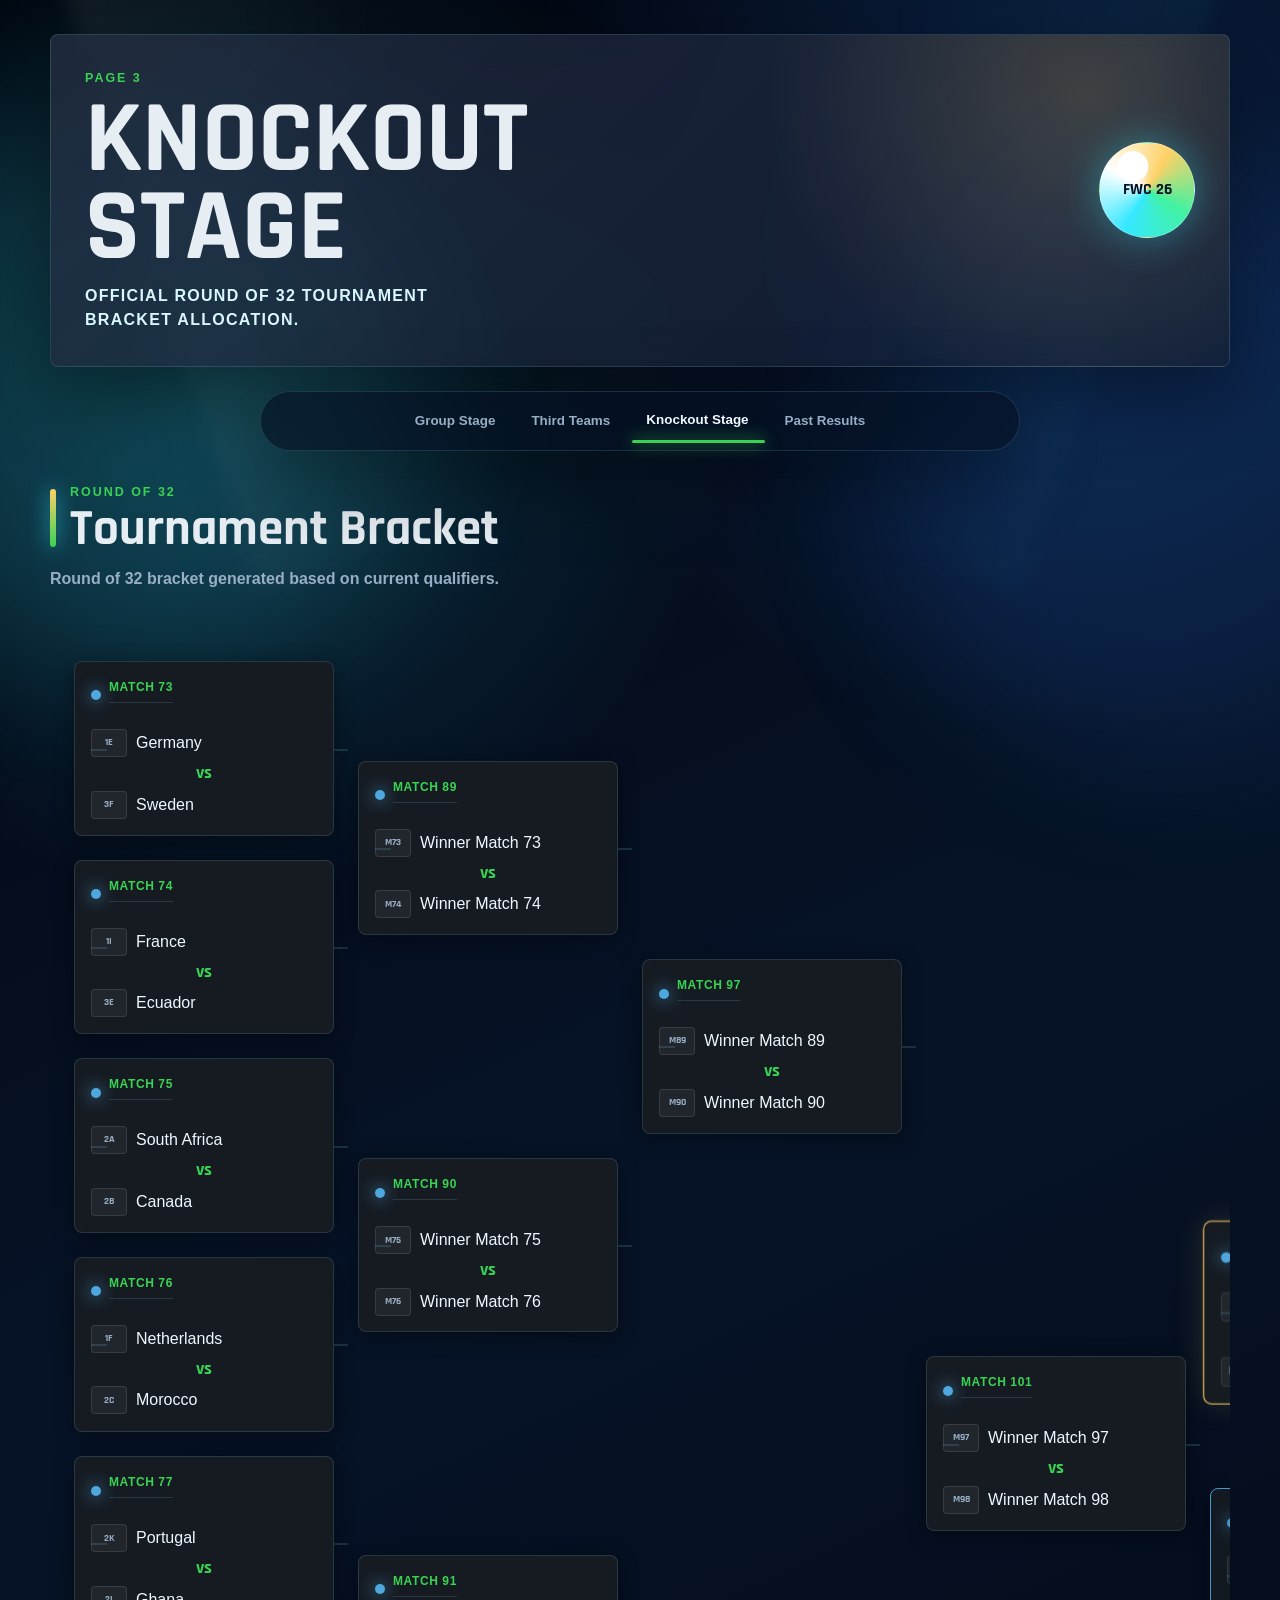
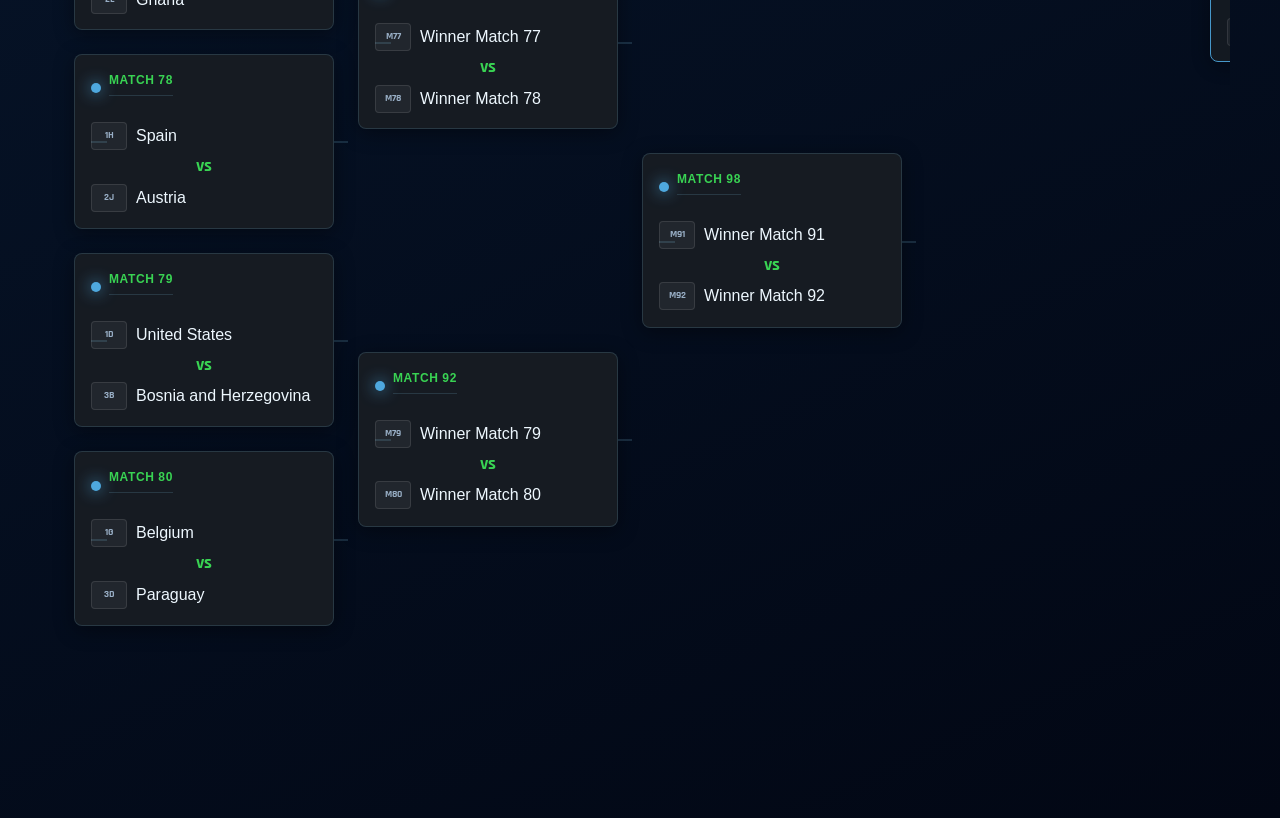
==== knockout.html @ e1db44aa "Version 1.0" ====
<!doctype html>
<html lang="en">
  <head>
    <meta charset="utf-8">
    <meta name="viewport" content="width=device-width, initial-scale=1">
    <meta name="theme-color" content="#020714">
    <title>Knockout Stage | FIFA World Cup 2026 Dashboard</title>
    <link rel="preconnect" href="https://fonts.googleapis.com">
    <link rel="preconnect" href="https://fonts.gstatic.com" crossorigin>
    <link href="https://fonts.googleapis.com/css2?family=Inter:wght@500;600;700;800;900&family=Rajdhani:wght@600;700&display=swap" rel="stylesheet">
    <link rel="stylesheet" href="./styles.css">
  </head>
  <body>
    <main id="fwc26-dashboard" class="fwc26-app app-shell" data-page="knockout" data-matches-url="./data/matches.csv">
      <div class="ambient-layer" aria-hidden="true">
        <span class="glow glow-cyan"></span><span class="glow glow-blue"></span>
        <span class="stadium-beam beam-left"></span><span class="stadium-beam beam-right"></span>
      </div>

      <header class="app-header">
        <div>
          <p class="hero-kicker">Page 3</p>
          <h1>KNOCKOUT STAGE</h1>
          <p class="hero-subtitle">Official Round of 32 tournament bracket allocation.</p>
        </div>
        <div class="tournament-mark">FWC 26</div>
      </header>

      <nav class="dashboard-nav page-nav">
        <a class="nav-link" href="./index.html">Group Stage</a>
        <a class="nav-link" href="./third-place.html">Third Teams</a>
        <a class="nav-link active" href="./knockout.html">Knockout Stage</a>
        <a class="nav-link" href="./results.html">Past Results</a>
        <span class="nav-indicator" aria-hidden="true"></span>
      </nav>

      <section class="page-panel active">
        <div class="section-heading">
          <span class="accent-bar gold"></span>
          <div>
            <p class="section-kicker">Round of 32</p>
            <h2>Tournament Bracket</h2>
          </div>
        </div>

        <p class="prediction-status" id="data-status">Processing qualifiers...</p>
        
    <div class="bracket-container" id="knockout-bracket">
        <!-- LEFT WING -->
        <div class="bracket-column round-32" id="left-r32"></div>
        <div class="bracket-column round-16" id="left-r16"></div>
        <div class="bracket-column quarters" id="left-qf"></div>
        <div class="bracket-column semis" id="left-sf"></div>

        <!-- CENTER CHAMPIONSHIP COLUMN -->
        <div class="bracket-column center-stage" id="center-finals"></div>

        <!-- RIGHT WING -->
        <div class="bracket-column semis" id="right-sf"></div>
        <div class="bracket-column quarters" id="right-qf"></div>
        <div class="bracket-column round-16" id="right-r16"></div>
        <div class="bracket-column round-32" id="right-r32"></div>
    </div>
      </section>
    </main>

    <template id="knockout-match-template">
      <article class="bracket-match match-card">
        <div class="match-status">
          <span class="status-dot"></span><span class="match-number"></span>
        </div>
        <div class="match-teams knockout-teams">
          <span class="team-identity">
            <span class="team-flag" data-col="t1-seed"></span>
            <span class="team-name" data-col="t1-name"></span>
          </span>
          <br>
          <strong class="score">VS</strong>
          <br>
          <span class="team-identity">
            <span class="team-flag" data-col="t2-seed"></span>
            <span class="team-name" data-col="t2-name"></span>
          </span>
        </div>
      </article>
    </template>
    <script src="./fwc26-dashboard.js" defer></script>
  </body>
</html>
---- styles.css ----
:root {
  color-scheme: dark;
  --bg: #020714;
  --panel: rgba(7, 19, 42, 0.68);
  --panel-strong: rgba(8, 25, 53, 0.86);
  --panel-soft: rgba(255, 255, 255, 0.055);
  --line: rgba(138, 222, 255, 0.22);
  --line-strong: rgba(95, 231, 255, 0.48);
  --text: #eef8ff;
  --muted: #98aec5;
  --cyan: #35e8ff;
  --blue: #2d82ff;
  --green: #42f2a1;
  --gold: #ffd166;
  --yellow: #f5e960;
  --red: #ff4d6d;
  --shadow: 0 24px 80px rgba(0, 0, 0, 0.45);
  --glass-blur: 22px;
  --radius: 8px;
  --max: 1180px;
}

* {
  box-sizing: border-box;
}

html {
  scroll-behavior: smooth;
  background: var(--bg);
}

body {
  min-width: 320px;
  margin: 0;
  overflow-x: hidden;
  color: var(--text);
  font-family: Inter, system-ui, -apple-system, BlinkMacSystemFont, "Segoe UI", sans-serif;
  background:
    radial-gradient(circle at 18% 16%, rgba(53, 232, 255, 0.18), transparent 32rem),
    radial-gradient(circle at 82% 8%, rgba(45, 130, 255, 0.22), transparent 34rem),
    linear-gradient(155deg, #01040d 0%, #061327 48%, #020714 100%);
}

body::before {
  position: fixed;
  inset: 0;
  z-index: -4;
  content: "";
  background:
    linear-gradient(rgba(255, 255, 255, 0.026) 1px, transparent 1px),
    linear-gradient(90deg, rgba(255, 255, 255, 0.02) 1px, transparent 1px);
  background-size: 82px 82px;
  mask-image: radial-gradient(circle at center, black 0%, transparent 78%);
}

button,
input {
  font: inherit;
}

button {
  cursor: pointer;
}

a {
  color: inherit;
  text-decoration: none;
}

.fwc26-app {
  position: relative;
  isolation: isolate;
  min-height: 100vh;
  padding-bottom: 88px;
}

.ambient-layer {
  position: fixed;
  inset: 0;
  z-index: -3;
  pointer-events: none;
  overflow: hidden;
}

.glow,
.stadium-beam,
.pitch-lines,
.particle-field {
  position: absolute;
  display: block;
}

.glow {
  width: 46vw;
  height: 46vw;
  border-radius: 50%;
  filter: blur(72px);
  opacity: 0.4;
  animation: driftGlow 16s ease-in-out infinite alternate;
}

.glow-cyan {
  left: -12vw;
  top: 10vh;
  background: rgba(53, 232, 255, 0.32);
}

.glow-blue {
  right: -14vw;
  top: 20vh;
  background: rgba(45, 130, 255, 0.3);
  animation-delay: -4s;
}

.stadium-beam {
  top: -18vh;
  width: 36vw;
  height: 80vh;
  opacity: 0.22;
  filter: blur(10px);
  transform-origin: top;
  animation: beamSweep 10s ease-in-out infinite alternate;
}

.beam-left {
  left: 2vw;
  background: linear-gradient(105deg, rgba(255, 255, 255, 0.28), transparent 58%);
  transform: rotate(-18deg);
}

.beam-right {
  right: 2vw;
  background: linear-gradient(255deg, rgba(53, 232, 255, 0.24), transparent 58%);
  transform: rotate(18deg);
  animation-delay: -3s;
}

.pitch-lines {
  inset: 0;
  opacity: 0.08;
  background:
    radial-gradient(ellipse at center, transparent 0 12rem, rgba(196, 248, 255, 0.8) 12.08rem 12.2rem, transparent 12.3rem),
    linear-gradient(90deg, transparent 0 49.9%, rgba(196, 248, 255, 0.8) 50%, transparent 50.1%),
    linear-gradient(rgba(196, 248, 255, 0.5) 1px, transparent 1px);
  background-size: 100% 100%, 100% 100%, 100% 9.5rem;
  transform: perspective(900px) rotateX(66deg) translateY(16vh) scale(1.2);
}

.particle-field {
  inset: 0;
  background-image:
    radial-gradient(circle, rgba(255, 255, 255, 0.52) 0 1px, transparent 1.4px),
    radial-gradient(circle, rgba(53, 232, 255, 0.42) 0 1px, transparent 1.6px);
  background-size: 94px 94px, 137px 137px;
  animation: particleFloat 28s linear infinite;
  opacity: 0.34;
}

.hero-section {
  position: relative;
  display: grid;
  min-height: 92vh;
  place-items: center;
  padding: 128px 20px 90px;
  overflow: hidden;
}

.hero-section::before {
  position: absolute;
  right: 10%;
  bottom: 8%;
  left: 10%;
  height: 22%;
  content: "";
  border: 1px solid rgba(53, 232, 255, 0.18);
  border-bottom: 0;
  border-radius: 50% 50% 0 0;
  background:
    linear-gradient(90deg, transparent 0 6%, rgba(255, 255, 255, 0.12) 6% 7%, transparent 7% 13%),
    linear-gradient(180deg, rgba(53, 232, 255, 0.12), transparent);
  box-shadow: 0 -32px 90px rgba(53, 232, 255, 0.11);
  opacity: 0.78;
}

.hero-stadium {
  position: absolute;
  right: 0;
  bottom: 0;
  left: 0;
  height: 38%;
  background:
    radial-gradient(ellipse at center bottom, rgba(53, 232, 255, 0.2), transparent 54%),
    linear-gradient(180deg, transparent 0%, rgba(0, 0, 0, 0.54) 74%);
}

.hero-stadium::before,
.hero-stadium::after {
  position: absolute;
  top: 12%;
  width: 26%;
  height: 20%;
  content: "";
  border-radius: 50%;
  background: radial-gradient(circle, rgba(255, 255, 255, 0.64), rgba(53, 232, 255, 0.18) 28%, transparent 68%);
  filter: blur(2px);
  animation: floodlight 7s ease-in-out infinite alternate;
}

.hero-stadium::before {
  left: 8%;
}

.hero-stadium::after {
  right: 8%;
  animation-delay: -2s;
}

.lens-flare {
  position: absolute;
  top: 24%;
  left: -32%;
  width: 28%;
  height: 2px;
  opacity: 0;
  background: linear-gradient(90deg, transparent, white, var(--cyan), transparent);
  box-shadow: 0 0 24px var(--cyan);
}

.lens-flare.sweep {
  animation: lensSweep 1.5s ease-out;
}

.hero-content {
  position: relative;
  z-index: 1;
  display: grid;
  justify-items: center;
  width: min(100%, 980px);
  text-align: center;
}

.tournament-mark {
  display: grid;
  width: 96px;
  height: 96px;
  margin-bottom: 20px;
  place-items: center;
  border: 1px solid rgba(255, 255, 255, 0.24);
  border-radius: 50%;
  color: #071327;
  font-family: Rajdhani, Inter, sans-serif;
  font-weight: 700;
  letter-spacing: 0;
  background:
    radial-gradient(circle at 35% 25%, #ffffff 0 16%, transparent 17%),
    conic-gradient(from 210deg, #35e8ff, #ffffff, #ffd166, #42f2a1, #35e8ff);
  box-shadow: 0 0 40px rgba(53, 232, 255, 0.4);
}

.hero-kicker,
.section-kicker {
  margin: 0;
  color: var(--cyan);
  font-size: 0.78rem;
  font-weight: 800;
  letter-spacing: 0.16em;
  text-transform: uppercase;
}

.hero-content h1 {
  max-width: 13ch;
  margin: 8px 0 10px;
  font-family: Rajdhani, Inter, sans-serif;
  font-size: clamp(4.25rem, 12vw, 9.8rem);
  line-height: 0.84;
  letter-spacing: 0;
  text-wrap: balance;
  text-shadow: 0 0 28px rgba(53, 232, 255, 0.28);
}

.hero-subtitle {
  margin: 0;
  color: #d9f7ff;
  font-size: clamp(1.1rem, 2.2vw, 1.7rem);
  font-weight: 900;
  letter-spacing: 0.2em;
  text-transform: uppercase;
}

.glow-underline {
  width: min(62vw, 520px);
  height: 3px;
  margin: 20px 0 30px;
  border-radius: 999px;
  background: linear-gradient(90deg, transparent, var(--cyan), var(--gold), transparent);
  box-shadow: 0 0 24px rgba(53, 232, 255, 0.72);
  animation: underlinePulse 2.4s ease-in-out infinite;
}

.hero-actions,
.filter-buttons,
.group-selector {
  display: flex;
  flex-wrap: wrap;
  justify-content: center;
  gap: 12px;
}

.control-button,
.group-pill,
.filter-button {
  display: inline-flex;
  min-height: 44px;
  align-items: center;
  justify-content: center;
  border: 1px solid rgba(138, 222, 255, 0.24);
  border-radius: 999px;
  color: var(--text);
  font-weight: 800;
  background: linear-gradient(180deg, rgba(255, 255, 255, 0.1), rgba(255, 255, 255, 0.035));
  box-shadow: inset 0 1px 0 rgba(255, 255, 255, 0.16), 0 12px 28px rgba(0, 0, 0, 0.22);
  transition: transform 180ms ease, border-color 180ms ease, box-shadow 180ms ease, background 180ms ease;
}

.control-button {
  padding: 0 22px;
}

.control-button.primary,
.group-pill.active,
.filter-button.active {
  border-color: rgba(53, 232, 255, 0.72);
  background: linear-gradient(135deg, rgba(53, 232, 255, 0.34), rgba(45, 130, 255, 0.18));
  box-shadow: 0 0 28px rgba(53, 232, 255, 0.28), inset 0 1px 0 rgba(255, 255, 255, 0.22);
}

.control-button:hover,
.group-pill:hover,
.filter-button:hover {
  transform: translateY(-2px) scale(1.02);
  border-color: rgba(53, 232, 255, 0.66);
  box-shadow: 0 0 32px rgba(53, 232, 255, 0.26), 0 18px 40px rgba(0, 0, 0, 0.3);
}

.dashboard-nav {
  position: sticky;
  top: 16px;
  z-index: 10;
  display: flex;
  width: min(calc(100% - 32px), 760px);
  min-height: 60px;
  margin: -42px auto 38px;
  align-items: center;
  justify-content: center;
  gap: 6px;
  padding: 8px;
  border: 1px solid var(--line);
  border-radius: 999px;
  background: rgba(5, 16, 34, 0.66);
  box-shadow: var(--shadow);
  backdrop-filter: blur(var(--glass-blur));
  transition: min-height 180ms ease, box-shadow 180ms ease;
}

.dashboard-nav.scrolled {
  min-height: 52px;
  box-shadow: 0 18px 56px rgba(0, 0, 0, 0.6), 0 0 22px rgba(53, 232, 255, 0.12);
}

.nav-link {
  position: relative;
  z-index: 1;
  display: grid;
  min-height: 38px;
  place-items: center;
  padding: 0 15px;
  border-radius: 999px;
  color: var(--muted);
  font-size: 0.84rem;
  font-weight: 800;
  transition: color 180ms ease, transform 180ms ease;
}

.nav-link:hover,
.nav-link.active {
  color: var(--text);
  transform: translateY(-1px);
}

.nav-indicator {
  position: absolute;
  bottom: 7px;
  left: var(--nav-x, 20px);
  width: var(--nav-w, 74px);
  height: 3px;
  border-radius: 999px;
  background: var(--cyan);
  box-shadow: 0 0 16px var(--cyan);
  transition: left 220ms ease, width 220ms ease;
}

.control-strip,
.group-selector,
.dashboard-section {
  width: min(calc(100% - 32px), var(--max));
  margin-inline: auto;
}

.control-strip {
  display: grid;
  grid-template-columns: minmax(280px, 1fr) auto;
  gap: 16px;
  align-items: center;
  margin-bottom: 18px;
}

.search-box {
  position: relative;
  display: flex;
  min-height: 58px;
  align-items: center;
  border: 1px solid var(--line);
  border-radius: 999px;
  background: rgba(7, 19, 42, 0.72);
  box-shadow: inset 0 1px 0 rgba(255, 255, 255, 0.1);
  backdrop-filter: blur(var(--glass-blur));
}

.search-box:focus-within {
  border-color: var(--cyan);
  box-shadow: 0 0 32px rgba(53, 232, 255, 0.22);
}

.search-icon {
  width: 18px;
  height: 18px;
  margin-left: 22px;
  border: 2px solid var(--cyan);
  border-radius: 50%;
  opacity: 0.88;
}

.search-icon::after {
  position: absolute;
  width: 8px;
  height: 2px;
  content: "";
  background: var(--cyan);
  transform: translate(12px, 13px) rotate(45deg);
}

.search-box input {
  width: 100%;
  border: 0;
  outline: 0;
  padding: 0 22px 0 14px;
  color: var(--text);
  background: transparent;
  font-weight: 800;
}

.search-box input::placeholder {
  color: rgba(238, 248, 255, 0.52);
}

.filter-button {
  padding: 0 16px;
}

.group-selector {
  margin-bottom: 48px;
}

.group-pill {
  min-width: 90px;
  padding: 0 16px;
}

.dashboard-section {
  position: relative;
  margin-bottom: 52px;
  scroll-margin-top: 100px;
}

.section-heading {
  display: flex;
  align-items: center;
  gap: 14px;
  margin-bottom: 18px;
}

.section-heading h2 {
  margin: 3px 0 0;
  font-family: Rajdhani, Inter, sans-serif;
  font-size: clamp(2rem, 4vw, 3.4rem);
  line-height: 0.95;
  letter-spacing: 0;
}

.accent-bar {
  width: 6px;
  height: 58px;
  border-radius: 999px;
  background: var(--cyan);
  box-shadow: 0 0 20px rgba(53, 232, 255, 0.76);
}

.accent-bar.compact {
  width: 5px;
  height: 36px;
}

.accent-bar.gold {
  background: linear-gradient(var(--gold), var(--cyan));
}

.accent-bar.red {
  background: var(--red);
}

.standings-card,
.third-place-board,
.scenario-card,
.match-card,
.stat-card,
.empty-state,
.skeleton-table,
.skeleton-card {
  border: 1px solid var(--line);
  border-radius: var(--radius);
  background: linear-gradient(180deg, rgba(255, 255, 255, 0.09), rgba(255, 255, 255, 0.035)), var(--panel);
  box-shadow: var(--shadow), inset 0 1px 0 rgba(255, 255, 255, 0.1);
  backdrop-filter: blur(var(--glass-blur));
}

.standings-card {
  overflow: hidden;
}

.table-title {
  display: flex;
  align-items: center;
  gap: 12px;
  padding: 18px 18px 0;
}

.table-title h3 {
  margin: 0;
  font-family: Rajdhani, Inter, sans-serif;
  font-size: 2rem;
  letter-spacing: 0;
}

.group-card-grid {
  display: grid;
  grid-template-columns: repeat(2, minmax(0, 1fr));
  gap: 18px;
  margin-top: 18px;
}

.mini-table .standings-table th,
.mini-table .standings-table td {
  padding-inline: 10px;
}

.standings-table {
  width: 100%;
  border-collapse: collapse;
}

.standings-table th {
  padding: 16px 12px;
  color: var(--muted);
  font-size: 0.72rem;
  font-weight: 900;
  letter-spacing: 0.12em;
  text-align: left;
  text-transform: uppercase;
  background: rgba(255, 255, 255, 0.045);
}

.standings-table td {
  padding: 15px 12px;
  border-top: 1px solid rgba(138, 222, 255, 0.12);
  color: #dcecff;
  font-weight: 800;
}

.team-row {
  transition: background 180ms ease, box-shadow 180ms ease, transform 180ms ease, opacity 180ms ease;
}

.team-row:nth-child(even) {
  background: rgba(255, 255, 255, 0.028);
}

.team-row:hover {
  background: rgba(53, 232, 255, 0.1);
  box-shadow: inset 3px 0 0 var(--cyan);
}

.team-row.rank-1 {
  box-shadow: inset 3px 0 0 var(--green);
}

.team-row.rank-2 {
  box-shadow: inset 3px 0 0 var(--green);
}

.team-row.rank-3 {
  box-shadow: inset 3px 0 0 var(--yellow);
}

.team-row.eliminated {
  opacity: 0.62;
}

.rank-badge {
  display: inline-grid;
  width: 30px;
  height: 30px;
  place-items: center;
  border-radius: 50%;
  font-size: 0.82rem;
  font-weight: 900;
}

.rank-badge.gold {
  color: #1d1600;
  background: var(--gold);
  box-shadow: 0 0 18px rgba(255, 209, 102, 0.64);
}

.rank-badge.green {
  color: #03180d;
  background: var(--green);
}

.rank-badge.yellow {
  color: #171500;
  background: var(--yellow);
}

.rank-badge.muted {
  color: var(--muted);
  background: rgba(255, 255, 255, 0.08);
}

.team-identity {
  display: inline-flex;
  min-width: 0;
  align-items: center;
  gap: 9px;
  vertical-align: middle;
}

.team-flag,
.team-logo {
  display: inline-grid;
  flex: 0 0 auto;
  place-items: center;
  font-family: Rajdhani, Inter, sans-serif;
  font-weight: 700;
  letter-spacing: 0;
}

.team-flag {
  width: 44px;
  height: 28px;
  border: 1px solid rgba(255, 255, 255, 0.24);
  border-radius: 4px;
  color: #051022;
  font-size: 0.75rem;
  background: linear-gradient(135deg, #ffffff, #35e8ff 48%, #ffd166);
}

.team-logo {
  width: 28px;
  height: 28px;
  border-radius: 50%;
  color: var(--cyan);
  font-size: 0.58rem;
  background: rgba(53, 232, 255, 0.1);
  box-shadow: inset 0 0 0 1px rgba(53, 232, 255, 0.32);
}

.team-name {
  overflow: hidden;
  max-width: 22ch;
  color: var(--text);
  text-overflow: ellipsis;
  white-space: nowrap;
}

.points {
  color: white;
  font-size: 1.3rem;
}

.goal-diff.positive {
  color: var(--green);
}

.goal-diff.negative {
  color: var(--red);
}

.goal-diff.neutral {
  color: var(--muted);
}

.form-strip {
  display: inline-flex;
  gap: 5px;
}

.form-badge {
  display: inline-grid;
  width: 24px;
  height: 24px;
  place-items: center;
  border-radius: 6px;
  color: var(--muted);
  font-size: 0.74rem;
  font-weight: 900;
  background: rgba(255, 255, 255, 0.08);
}

.form-badge.w {
  color: #03180d;
  background: var(--green);
  box-shadow: 0 0 14px rgba(66, 242, 161, 0.42);
}

.form-badge.d {
  color: #e8eff8;
  background: rgba(255, 255, 255, 0.22);
}

.form-badge.l {
  color: white;
  background: var(--red);
  box-shadow: 0 0 14px rgba(255, 77, 109, 0.42);
}

.third-place-board {
  display: grid;
  gap: 8px;
  padding: 14px;
}

.third-row {
  display: grid;
  grid-template-columns: 42px minmax(0, 1fr) 86px 62px;
  gap: 12px;
  align-items: center;
  min-height: 64px;
  padding: 0 14px;
  border: 1px solid rgba(255, 255, 255, 0.08);
  border-radius: var(--radius);
  background: rgba(255, 255, 255, 0.04);
}

.third-row.in-zone {
  border-color: rgba(66, 242, 161, 0.28);
  box-shadow: inset 3px 0 0 var(--green), 0 0 18px rgba(66, 242, 161, 0.08);
}

.third-row.out-zone {
  opacity: 0.58;
  box-shadow: inset 3px 0 0 var(--red);
}

.third-row .rank,
.third-row .metric {
  font-weight: 900;
}

.cutoff-line {
  position: relative;
  display: grid;
  min-height: 34px;
  place-items: center;
  color: #061020;
  font-size: 0.72rem;
  font-weight: 900;
  letter-spacing: 0.16em;
  text-transform: uppercase;
  background: linear-gradient(90deg, transparent, var(--gold), var(--cyan), transparent);
  animation: cutoffPulse 1.7s ease-in-out infinite;
}

.scenario-grid,
.match-grid,
.stats-grid {
  display: grid;
  grid-template-columns: repeat(3, minmax(0, 1fr));
  gap: 16px;
}

.stats-grid {
  grid-template-columns: repeat(4, minmax(0, 1fr));
}

.scenario-card,
.match-card,
.stat-card {
  padding: 18px;
  transition: transform 180ms ease, border-color 180ms ease, box-shadow 180ms ease;
}

.scenario-card:hover,
.match-card:hover,
.stat-card:hover {
  transform: translateY(-4px);
  border-color: var(--line-strong);
  box-shadow: 0 22px 68px rgba(0, 0, 0, 0.5), 0 0 26px rgba(53, 232, 255, 0.12);
}

.scenario-card.qualified {
  box-shadow: inset 0 -3px 0 rgba(66, 242, 161, 0.72), var(--shadow);
}

.scenario-card.third {
  box-shadow: inset 0 -3px 0 rgba(245, 233, 96, 0.72), var(--shadow);
}

.scenario-card.eliminated {
  opacity: 0.72;
  box-shadow: inset 0 -3px 0 rgba(255, 77, 109, 0.72), var(--shadow);
}

.chance-row {
  display: flex;
  align-items: baseline;
  margin: 18px 0 8px;
}

.chance-row strong {
  font-family: Rajdhani, Inter, sans-serif;
  font-size: 3.5rem;
  line-height: 0.9;
}

.chance-row span {
  color: var(--muted);
  font-weight: 900;
}

.progress-track {
  height: 9px;
  overflow: hidden;
  border-radius: 999px;
  background: rgba(255, 255, 255, 0.1);
}

.progress-fill {
  display: block;
  width: var(--progress);
  height: 100%;
  border-radius: inherit;
  background: linear-gradient(90deg, var(--green), var(--cyan), var(--gold));
  box-shadow: 0 0 18px rgba(53, 232, 255, 0.5);
  animation: progressIn 900ms ease both;
}

.scenario-list {
  display: grid;
  gap: 9px;
  margin: 16px 0 0;
  padding: 0;
  list-style: none;
}

.scenario-list li {
  display: flex;
  align-items: center;
  gap: 9px;
  color: #d5e7f9;
  font-size: 0.88rem;
  font-weight: 700;
}

.scenario-icon {
  position: relative;
  display: inline-grid;
  width: 18px;
  height: 18px;
  flex: 0 0 auto;
  place-items: center;
  border-radius: 50%;
}

.scenario-icon.ok {
  background: var(--green);
}

.scenario-icon.warn {
  background: var(--gold);
}

.scenario-icon.danger {
  background: var(--red);
}

.scenario-icon.ok::before,
.scenario-icon.warn::before,
.scenario-icon.danger::before {
  color: #061020;
  font-size: 0.72rem;
  font-weight: 900;
}

.scenario-icon.ok::before {
  content: "✓";
}

.scenario-icon.warn::before {
  content: "!";
}

.scenario-icon.danger::before {
  content: "×";
}

.match-status {
  display: inline-flex;
  align-items: center;
  gap: 8px;
  margin-bottom: 16px;
  color: var(--muted);
  font-size: 0.75rem;
  font-weight: 900;
  letter-spacing: 0.1em;
}

.status-dot {
  width: 10px;
  height: 10px;
  border-radius: 50%;
  background: var(--blue);
  box-shadow: 0 0 16px var(--blue);
}

.match-card.live .status-dot {
  background: var(--red);
  animation: livePulse 1s ease-in-out infinite;
}

.match-card.finished .status-dot {
  background: var(--green);
}

.match-teams {
  display: grid;
  grid-template-columns: minmax(0, 1fr) auto minmax(0, 1fr);
  gap: 12px;
  align-items: center;
}

.match-teams .team-identity:last-child {
  justify-content: flex-end;
}

.score {
  min-width: 82px;
  color: white;
  font-family: Rajdhani, Inter, sans-serif;
  font-size: 2.2rem;
  text-align: center;
  transition: transform 180ms ease;
}

.match-card:hover .score {
  transform: scale(1.08);
}

.stat-card {
  display: grid;
  gap: 14px;
}

.stat-label {
  color: var(--muted);
  font-size: 0.78rem;
  font-weight: 900;
  letter-spacing: 0.12em;
  text-transform: uppercase;
}

.stat-card > strong {
  font-family: Rajdhani, Inter, sans-serif;
  font-size: 4.2rem;
  line-height: 0.84;
}

.empty-state {
  display: grid;
  min-height: 280px;
  place-items: center;
  padding: 34px;
  text-align: center;
}

.empty-orbit {
  width: 84px;
  height: 84px;
  border: 1px solid rgba(53, 232, 255, 0.32);
  border-radius: 50%;
  background: radial-gradient(circle, rgba(53, 232, 255, 0.2), transparent 62%);
  box-shadow: 0 0 32px rgba(53, 232, 255, 0.22);
}

.skeleton-table {
  display: grid;
  gap: 12px;
  padding: 18px;
}

.skeleton-row,
.skeleton-card {
  position: relative;
  overflow: hidden;
}

.skeleton-row {
  height: 62px;
  border-radius: var(--radius);
  background: rgba(255, 255, 255, 0.07);
}

.skeleton-card {
  min-height: 180px;
}

.skeleton-row::after,
.skeleton-card::after {
  position: absolute;
  inset: 0;
  content: "";
  background: linear-gradient(90deg, transparent, rgba(255, 255, 255, 0.13), transparent);
  transform: translateX(-100%);
  animation: shimmer 1.25s infinite;
}

.reveal,
.dashboard-section,
.reveal.is-visible,
.dashboard-section.is-visible {
  opacity: 1;
  transform: translateY(0);
  transition: opacity 520ms ease, transform 520ms ease;
}

.noscript-panel {
  width: min(calc(100% - 32px), 720px);
  margin: 80px auto;
  padding: 28px;
  border: 1px solid var(--line);
  border-radius: var(--radius);
  background: var(--panel-strong);
}

@keyframes driftGlow {
  from {
    transform: translate3d(0, 0, 0) scale(1);
  }

  to {
    transform: translate3d(6vw, 4vh, 0) scale(1.12);
  }
}

@keyframes beamSweep {
  from {
    opacity: 0.14;
  }

  to {
    opacity: 0.31;
  }
}

@keyframes particleFloat {
  to {
    background-position: 260px -320px, -180px 240px;
  }
}

@keyframes floodlight {
  to {
    transform: translateY(-8px) scale(1.08);
    opacity: 0.78;
  }
}

@keyframes lensSweep {
  0% {
    left: -32%;
    opacity: 0;
  }

  16%,
  64% {
    opacity: 0.82;
  }

  100% {
    left: 104%;
    opacity: 0;
  }
}

@keyframes underlinePulse {
  50% {
    transform: scaleX(0.84);
    opacity: 0.72;
  }
}

@keyframes cutoffPulse {
  50% {
    filter: brightness(1.3);
    box-shadow: 0 0 26px rgba(255, 209, 102, 0.32);
  }
}

@keyframes progressIn {
  from {
    width: 0;
  }
}

@keyframes livePulse {
  50% {
    transform: scale(1.35);
    box-shadow: 0 0 24px var(--red);
  }
}

@keyframes shimmer {
  to {
    transform: translateX(100%);
  }
}

@media (max-width: 980px) {
  .control-strip {
    grid-template-columns: 1fr;
  }

  .scenario-grid,
  .match-grid,
  .stats-grid,
  .group-card-grid {
    grid-template-columns: repeat(2, minmax(0, 1fr));
  }

  .standings-card {
    background: transparent;
    border: 0;
    box-shadow: none;
    backdrop-filter: none;
  }

  .standings-table,
  .standings-table thead,
  .standings-table tbody,
  .standings-table tr,
  .standings-table td {
    display: block;
  }

  .standings-table thead {
    position: absolute;
    width: 1px;
    height: 1px;
    overflow: hidden;
    clip: rect(0 0 0 0);
  }

  .standings-table tr {
    margin-bottom: 12px;
    padding: 14px;
    border: 1px solid var(--line);
    border-radius: var(--radius);
    background: var(--panel);
    box-shadow: var(--shadow);
    backdrop-filter: blur(var(--glass-blur));
  }

  .standings-table td {
    display: grid;
    grid-template-columns: 96px minmax(0, 1fr);
    gap: 10px;
    align-items: center;
    min-height: 38px;
    border: 0;
    padding: 6px 0;
  }

  .standings-table td::before {
    color: var(--muted);
    font-size: 0.7rem;
    font-weight: 900;
    letter-spacing: 0.12em;
    text-transform: uppercase;
  }

  .standings-table td:nth-child(1)::before { content: "Pos"; }
  .standings-table td:nth-child(2)::before { content: "Team"; }
  .standings-table td:nth-child(3)::before { content: "Played"; }
  .standings-table td:nth-child(4)::before { content: "Wins"; }
  .standings-table td:nth-child(5)::before { content: "Draws"; }
  .standings-table td:nth-child(6)::before { content: "Losses"; }
  .standings-table td:nth-child(7)::before { content: "GF"; }
  .standings-table td:nth-child(8)::before { content: "GA"; }
  .standings-table td:nth-child(9)::before { content: "GD"; }
  .standings-table td:nth-child(10)::before { content: "RC"; }
  .standings-table td:nth-child(11)::before { content: "YC"; }
  .standings-table td:nth-child(12)::before { content: "Points"; }

  .mini-table .standings-table td:nth-child(1)::before { content: "Pos"; }
  .mini-table .standings-table td:nth-child(2)::before { content: "Team"; }
  .mini-table .standings-table td:nth-child(3)::before { content: "GD"; }
  .mini-table .standings-table td:nth-child(4)::before { content: "Points"; }

  .third-ranking-table td:nth-child(1)::before { content: "Rank"; }
  .third-ranking-table td:nth-child(2)::before { content: "Team"; }
  .third-ranking-table td:nth-child(3)::before { content: "Group"; }
  .third-ranking-table td:nth-child(4)::before { content: "Points"; }
  .third-ranking-table td:nth-child(5)::before { content: "GD"; }
  .third-ranking-table td:nth-child(6)::before { content: "GF"; }
  .third-ranking-table td:nth-child(7)::before { content: "RC"; }
  .third-ranking-table td:nth-child(8)::before { content: "YC"; }
  .third-ranking-table td:nth-child(9)::before { content: "Status"; }
}

@media (max-width: 720px) {
  .hero-section {
    min-height: 88vh;
    padding-top: 96px;
  }

  .hero-content h1 {
    font-size: clamp(3.4rem, 19vw, 5.3rem);
  }

  .hero-subtitle {
    font-size: 0.96rem;
    letter-spacing: 0.12em;
  }

  .dashboard-nav {
    justify-content: flex-start;
    overflow-x: auto;
    width: calc(100% - 20px);
    margin-top: -30px;
    scrollbar-width: none;
  }

  .dashboard-nav::-webkit-scrollbar {
    display: none;
  }

  .nav-link {
    flex: 0 0 auto;
  }

  .control-strip,
  .group-selector,
  .dashboard-section {
    width: min(calc(100% - 20px), var(--max));
  }

  .filter-buttons,
  .group-selector {
    justify-content: flex-start;
  }

  .group-selector {
    overflow-x: auto;
    flex-wrap: nowrap;
    padding-bottom: 8px;
    scrollbar-width: none;
  }

  .group-selector::-webkit-scrollbar {
    display: none;
  }

  .group-pill {
    flex: 0 0 auto;
  }

  .scenario-grid,
  .match-grid,
  .stats-grid,
  .group-card-grid {
    grid-template-columns: 1fr;
  }

  .third-row {
    grid-template-columns: 34px minmax(0, 1fr);
    min-height: auto;
    padding: 14px;
  }

  .third-row .metric,
  .third-row .goal-diff {
    grid-column: 2;
  }

  .match-teams {
    grid-template-columns: 1fr;
  }

  .match-teams .team-identity:last-child {
    justify-content: flex-start;
  }

  .score {
    text-align: left;
  }

  .team-name {
    max-width: 18ch;
  }
}

@media (prefers-reduced-motion: reduce) {
  *,
  *::before,
  *::after {
    scroll-behavior: auto !important;
    animation-duration: 0.001ms !important;
    animation-iteration-count: 1 !important;
    transition-duration: 0.001ms !important;
  }
}

.app-shell {
  padding: 34px 0 88px;
}

.app-header {
  display: flex;
  width: min(calc(100% - 32px), var(--max));
  min-height: 220px;
  margin: 0 auto 24px;
  align-items: center;
  justify-content: space-between;
  gap: 22px;
  padding: 34px;
  border: 1px solid var(--line);
  border-radius: var(--radius);
  background:
    radial-gradient(circle at 88% 18%, rgba(255, 209, 102, 0.18), transparent 20rem),
    linear-gradient(135deg, rgba(255, 255, 255, 0.09), rgba(255, 255, 255, 0.03)),
    rgba(7, 19, 42, 0.72);
  box-shadow: var(--shadow);
  backdrop-filter: blur(var(--glass-blur));
}

.app-header h1 {
  max-width: 12ch;
  margin: 8px 0 12px;
  font-family: Rajdhani, Inter, sans-serif;
  font-size: clamp(3.4rem, 8vw, 7rem);
  line-height: 0.86;
  letter-spacing: 0;
}

.app-header .hero-subtitle {
  max-width: 54ch;
  color: #d9f7ff;
  font-size: 1rem;
  letter-spacing: 0.08em;
  text-wrap: balance;
}

.page-nav {
  margin: 0 auto 32px;
}

.page-nav .nav-link {
  border: 0;
  background: transparent;
}

.page-panel {
  display: none;
  width: min(calc(100% - 32px), var(--max));
  margin: 0 auto 52px;
  animation: pageIn 360ms ease both;
}

.page-panel.active {
  display: block;
}

.page-note,
.prediction-status,
.match-details {
  color: var(--muted);
  font-weight: 700;
}

.page-note,
.prediction-status {
  margin: -4px 0 18px;
}

.group-control,
.prediction-control {
  width: 100%;
  margin-bottom: 24px;
}

.group-control {
  grid-template-columns: 1fr minmax(280px, 380px);
}

.group-table {
  display: none;
}

.group-table.active {
  display: block;
  animation: pageIn 280ms ease both;
}

.group-table-stack {
  display: grid;
  gap: 18px;
}

.is-hidden {
  display: none !important;
}

.third-ranking-table .in-zone {
  box-shadow: inset 3px 0 0 var(--green);
}

.third-ranking-table .out-zone {
  opacity: 0.62;
  box-shadow: inset 3px 0 0 var(--red);
}

.cutoff-row td {
  padding: 11px 16px;
  border-top: 1px solid rgba(255, 209, 102, 0.48);
  border-bottom: 1px solid rgba(53, 232, 255, 0.38);
  color: #061020;
  font-size: 0.76rem;
  font-weight: 900;
  letter-spacing: 0.16em;
  text-align: center;
  text-transform: uppercase;
  background: linear-gradient(90deg, transparent, var(--gold), var(--cyan), transparent);
  animation: cutoffPulse 1.7s ease-in-out infinite;
}

.prediction-status {
  min-height: 24px;
}

.scenario-grid.is-loading {
  opacity: 0.56;
  filter: saturate(0.78);
}

.entering {
  animation: cardIn 420ms ease both;
  animation-delay: var(--stagger, 0ms);
}

.match-details {
  margin: 14px 0 0;
  font-size: 0.86rem;
  line-height: 1.5;
}

.bracket-container {
  display: flex;
  justify-content: space-between;
  gap: 32px;
  overflow-x: auto;
  padding: 12px 0 24px;
  scrollbar-width: none;
}

.bracket-container::-webkit-scrollbar {
  display: none;
}

.bracket-half {
  display: flex;
  flex-direction: column;
  gap: 16px;
  flex: 1;
  min-width: 340px;
}

.bracket-match {
  position: relative;
  padding: 14px 18px;
  background: var(--panel-strong);
  border: 1px solid var(--line);
  box-shadow: 0 8px 32px rgba(0, 0, 0, 0.4);
}

.bracket-match::before {
  content: "";
  position: absolute;
  top: 50%;
  width: 16px;
  height: 2px;
  background: rgba(138, 222, 255, 0.15);
}

#bracket-left .bracket-match::before {
  right: -17px;
}

#bracket-right .bracket-match::before {
  left: -17px;
}

.knockout-teams {
  grid-template-columns: minmax(0, 1fr) 40px minmax(0, 1fr);
}

.knockout-teams .team-flag {
  font-size: 0.65rem;
  width: 36px;
  background: rgba(255, 255, 255, 0.05);
  border-color: rgba(255,255,255,0.1);
  color: var(--muted);
}

.knockout-teams .score {
  font-size: 1.1rem;
  color: var(--cyan);
}

@media (max-width: 800px) {
  .bracket-container {
    flex-direction: column;
    gap: 48px;
  }
  .bracket-match::before {
    display: none;
  }
}

:root {
  --bg-color: #0b0e14;
  --panel-strong: #161b22;
  --panel-hover: #1f2630;
  --line: rgba(138, 222, 255, 0.15);
  --cyan: #39d353;
  --cyan-muted: rgba(57, 211, 83, 0.2);
  --gold: #ffd166;
  --blue: #4ea8de;
  --text-main: #e6edf3;
  --text-muted: #7d8590;
  --radius: 8px;
  --font-family: -apple-system, BlinkMacSystemFont, "Segoe UI", Roboto, Helvetica, Arial, sans-serif;
}

* {
  box-sizing: border-box;
  margin: 0;
  padding: 0;
}

body {
  font-family: var(--font-family);
  background-color: var(--bg-color);
  color: var(--text-main);
  line-height: 1.5;
  -webkit-font-smoothing: antialiased;
}

.bracket-container {
  display: flex;
  align-items: stretch;
  gap: 24px;
  overflow-x: auto;
  padding: 40px 24px;
  width: 100%;
  
  -webkit-overflow-scrolling: touch;
}

.bracket-column {
  display: flex;
  flex-direction: column;
  justify-content: space-around;
  min-width: 260px;
  flex: 1;
}

.bracket-column:first-child {
  margin-left: auto;
}

.bracket-column:last-child {
  margin-right: auto;
}

.bracket-match {
  position: relative;
  margin: 12px 0;
  padding: 16px;
  background: var(--panel-strong);
  border: 1px solid var(--line);
  border-radius: var(--radius);
  box-shadow: 0 4px 20px rgba(0, 0, 0, 0.4);
  transition: transform 0.2s ease, border-color 0.2s ease;
}

.bracket-match:hover {
  transform: translateY(-2px);
  border-color: var(--cyan-muted);
}

.match-number {
  display: block;
  font-size: 0.75rem;
  color: var(--cyan);
  font-weight: 800;
  letter-spacing: 0.05em;
  text-transform: uppercase;
  margin-bottom: 10px;
  border-bottom: 1px solid var(--line);
  padding-bottom: 6px;
}

.match-team {
  display: grid;
  grid-template-columns: 40px 1fr;
  align-items: center;
  gap: 12px;
  padding: 4px 0;
}

.match-team span[data-col$="-seed"] {
  font-size: 0.75rem;
  color: var(--text-muted);
  font-weight: 600;
  text-align: center;
  background: rgba(255, 255, 255, 0.05);
  padding: 2px 4px;
  border-radius: 4px;
}

.match-team span[data-col$="-name"] {
  font-size: 0.9rem;
  font-weight: 500;
  color: var(--text-main);
  white-space: nowrap;
  overflow: hidden;
  text-overflow: ellipsis;
}

.center-stage {
  justify-content: center;
  gap: 64px;
  min-width: 280px;
}

.grand-final {
  border-color: var(--gold) !important;
  box-shadow: 0 0 30px rgba(255, 209, 102, 0.15) !important;
  transform: scale(1.05);
  z-index: 10;
}

.grand-final:hover {
  transform: scale(1.08) translateY(-2px);
}

.grand-final .match-number {
  color: var(--gold);
  border-bottom-color: rgba(255, 209, 102, 0.3);
}

.third-place {
  border-color: var(--blue) !important;
  opacity: 0.9;
}

.third-place .match-number {
  color: var(--blue);
  border-bottom-color: rgba(78, 168, 222, 0.3);
}

.bracket-column:not(.center-stage) .bracket-match::after {
  content: "";
  position: absolute;
  top: 50%;
  width: 14px;
  height: 2px;
  background: var(--line);
}

#left-r32 .bracket-match::after,
#left-r16 .bracket-match::after,
#left-qf .bracket-match::after,
#left-sf .bracket-match::after {
  right: -15px;
}

#right-r32 .bracket-match::after,
#right-r16 .bracket-match::after,
#right-qf .bracket-match::after,
#right-sf .bracket-match::after {
  left: -15px;
}

@media (max-width: 1200px) {
  .bracket-column {
    min-width: 220px;
  }
}

@media (max-width: 900px) {
  .bracket-container {
    flex-direction: column;
    padding: 24px 16px;
    gap: 32px;
  }
  
  .bracket-column {
    min-width: 100%;
    margin: 0 !important;
  }

  .center-stage {
    gap: 24px;
    order: -1;
  }

  .grand-final {
    transform: scale(1);
  }

  .grand-final:hover {
    transform: translateY(-2px);
  }

  .bracket-match::after {
    display: none !important;
  }

  
}
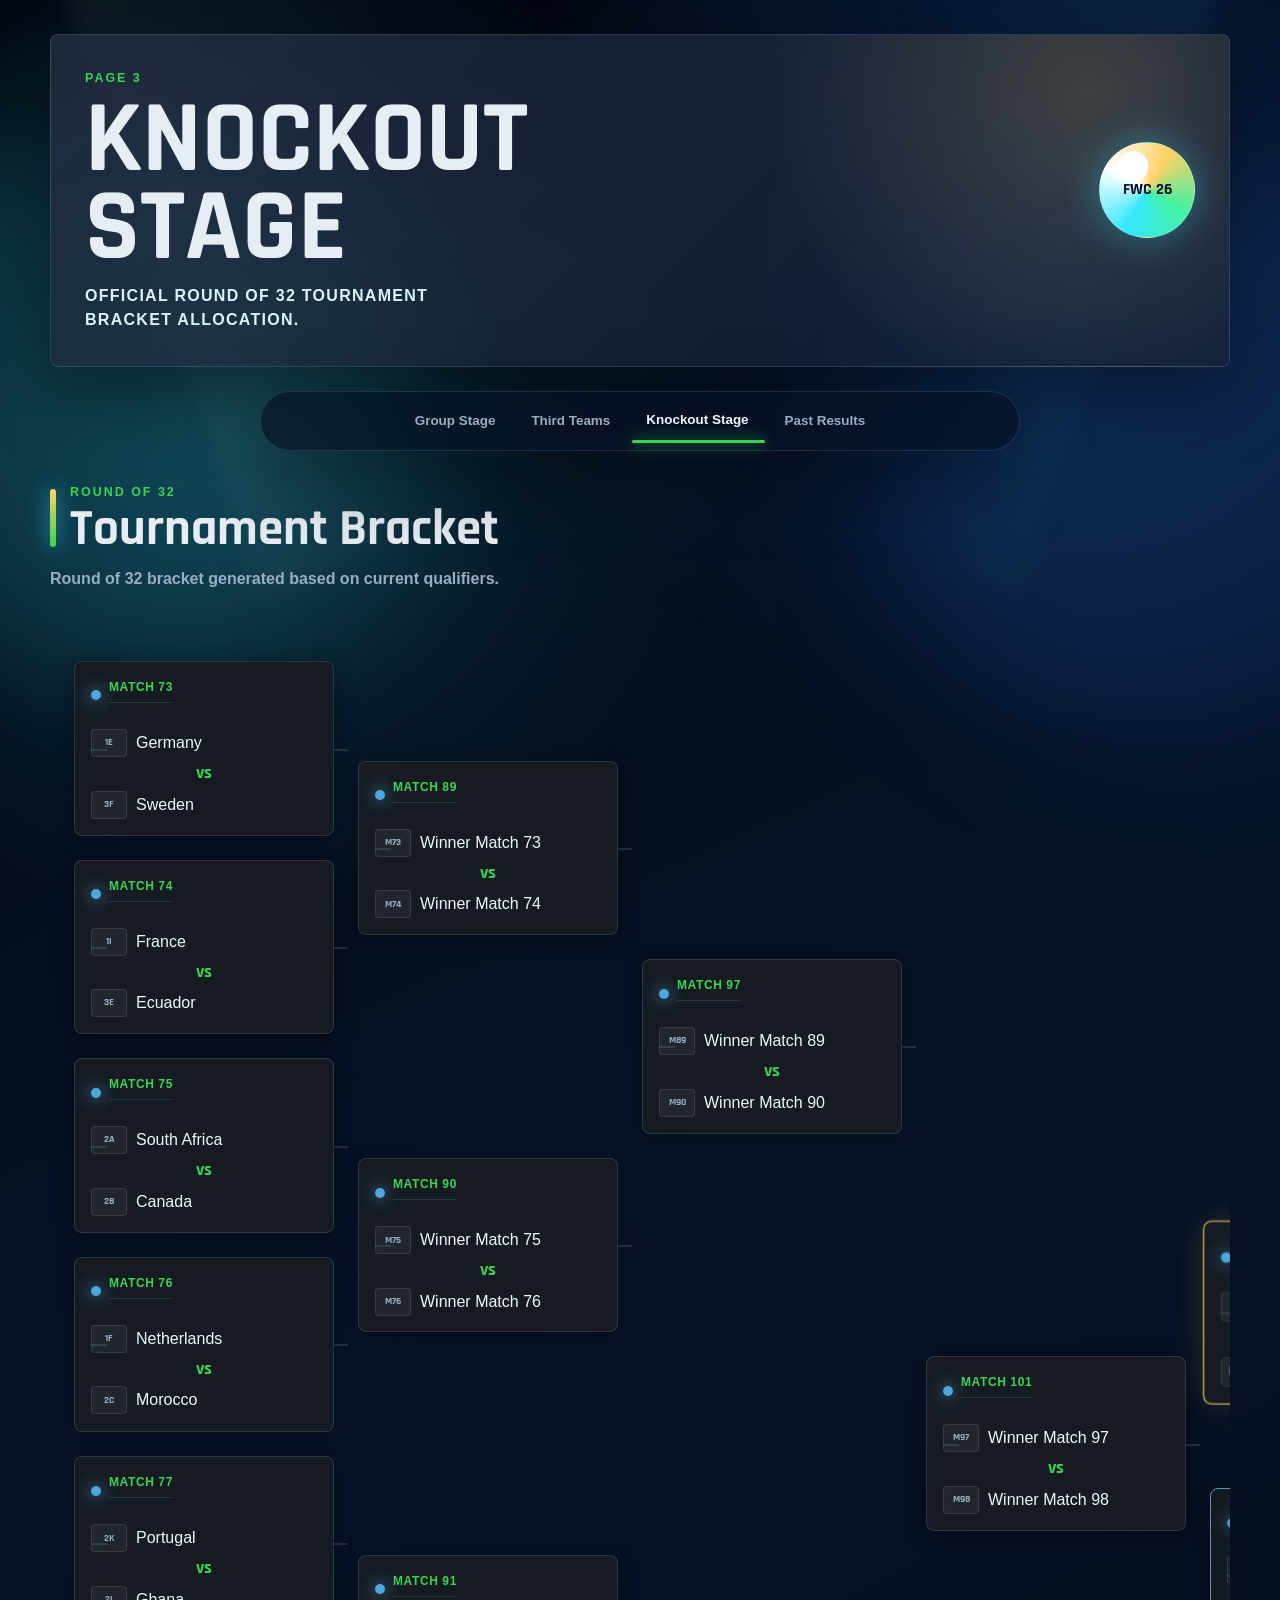
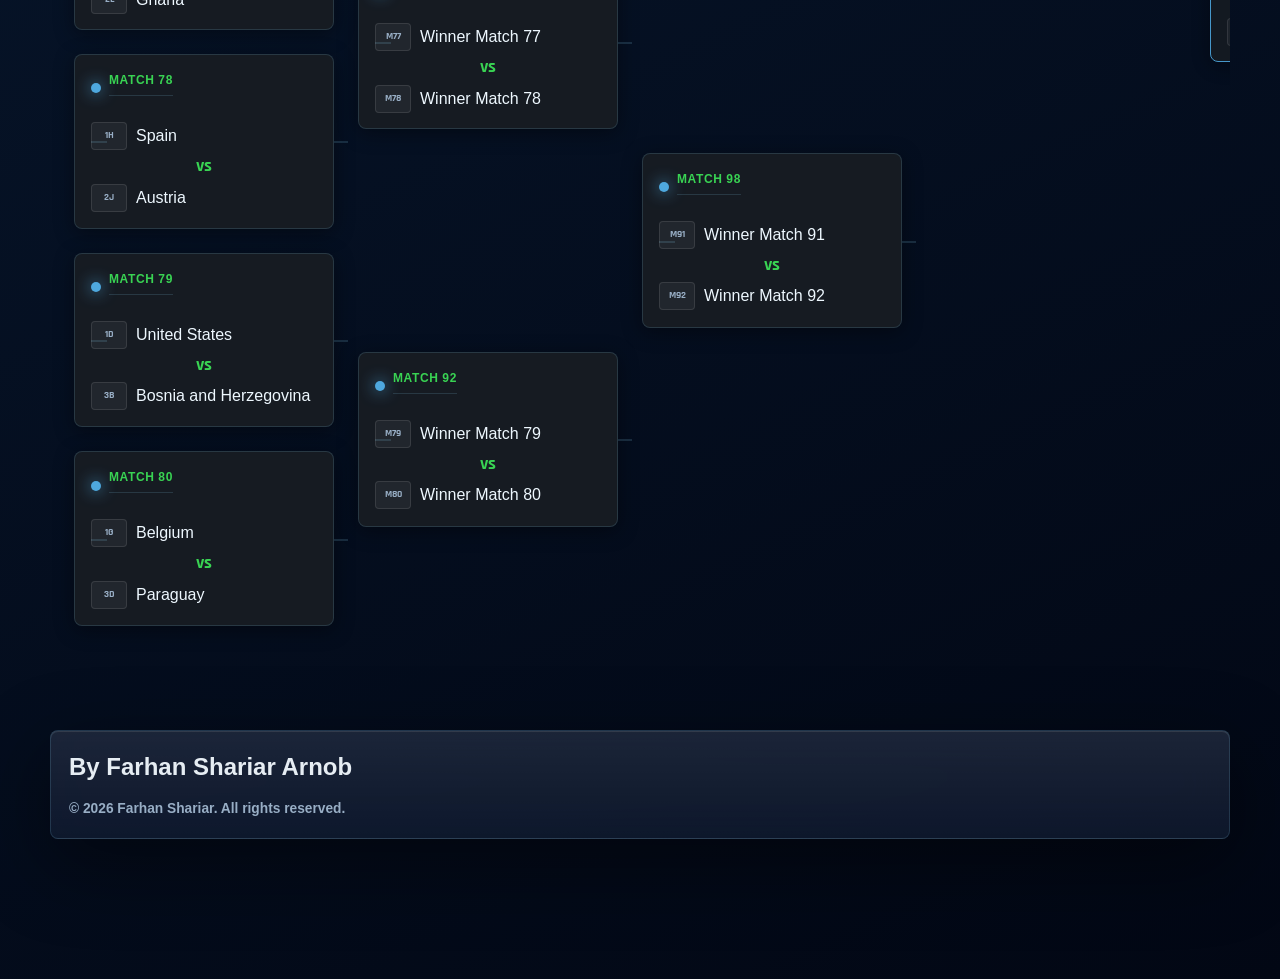
==== commit b0b2e7b5: "Version 1.1: Added credits" ====
--- a/knockout.html
+++ b/knockout.html
@@ -62,6 +62,13 @@
         <div class="bracket-column round-32" id="right-r32"></div>
     </div>
       </section>
+
+      <footer class="page-panel active" aria-label="Credit and copyright">
+        <article class="scenario-card">
+          <h2>By Farhan Shariar Arnob</h2>
+          <p class="match-details">© 2026 Farhan Shariar. All rights reserved.</p>
+        </article>
+      </footer>
     </main>
 
     <template id="knockout-match-template">
@@ -86,4 +93,4 @@
     </template>
     <script src="./fwc26-dashboard.js" defer></script>
   </body>
-</html>+</html>
